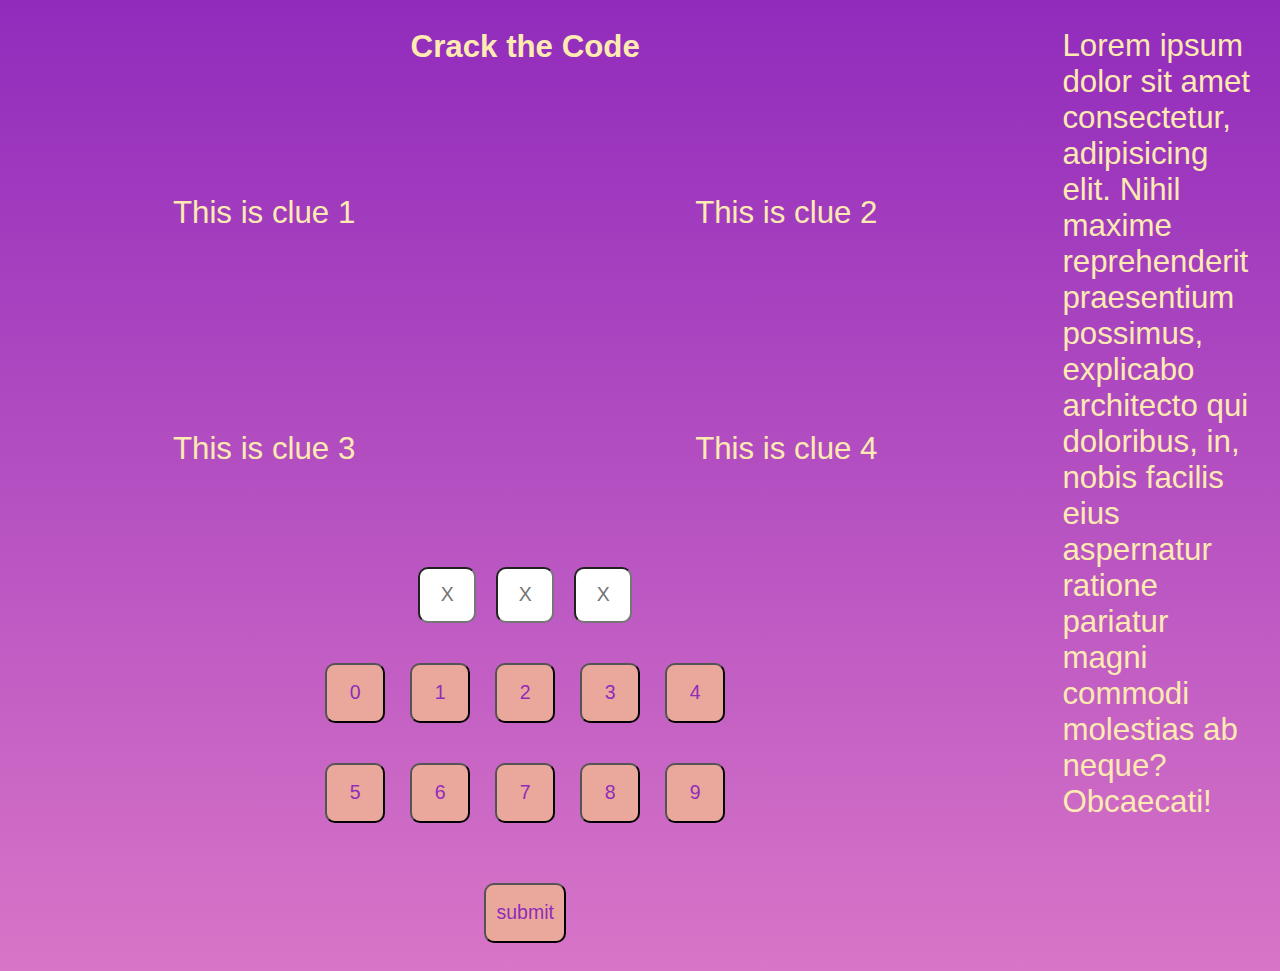
==== crackTC/index.html @ c5968458 "new crack the code layout" ====
<!DOCTYPE html>
<html lang="en">
<head>
    <meta charset="UTF-8">
    <meta name="viewport" content="width=device-width, initial-scale=1.0">
    <title>Crack the Code</title>
    <link rel="stylesheet" href="styles.css">
    <script src="script.js" defer></script>
</head>
<body>
    
    <h1 id="mobile">Crack the Code</h1>
    <aside id="instructions">Lorem ipsum dolor sit amet consectetur, adipisicing elit. Nihil maxime reprehenderit praesentium possimus, explicabo architecto qui doloribus, in, nobis facilis eius aspernatur ratione pariatur magni commodi molestias ab neque? Obcaecati!</aside>
    
    <div class="puzzle-container">
        <h1 id="big-screen">Crack the Code</h1>
        <div class="clues">
            <div id="clue1">This is clue 1</div>
            <div id="clue2">This is clue 2</div>
            <div id="clue3">This is clue 3</div>
            <div id="clue4">This is clue 4</div>
        </div>
        <div class="answer-inputs">
            <input id="answer-box1" type="text" placeholder="X">
            <input id="answer-box2" type="text" placeholder="X">
            <input id="answer-box3" type="text" placeholder="X">
        </div>
        <div class="answer-buttons">
            <button class="number-button button" onclick="getInput(0)">0</button> 
            <button class="number-button button" onclick="getInput(1)">1</button>
            <button class="number-button button" onclick="getInput(2)">2</button>
            <button class="number-button button" onclick="getInput(3)">3</button>
            <button class="number-button button" onclick="getInput(4)">4</button>
            <button class="number-button button" onclick="getInput(5)">5</button>
            <button class="number-button button" onclick="getInput(6)">6</button>
            <button class="number-button button" onclick="getInput(7)">7</button>
            <button class="number-button button" onclick="getInput(8)">8</button>
            <button class="number-button button" onclick="getInput(9)">9</button>
        </div>
        <div class="submit-button-row">
            <button id="submit-button" class="button" type="submit">submit</button>
        </div>
    </div>

    
</body>
</html>
---- crackTC/styles.css ----
*{
    font-size: 62.5%;
    font-family: Verdana, Geneva, Tahoma, sans-serif;
    color: #FFEBB2;
}

body{
    font-size: 5rem;
    background: linear-gradient( #912BBC, #D875C7);
    min-height: 100vh;
    /* background-color: #912BBC; */
}
h1{
    text-align: center;
    margin-bottom: 3rem;
}
#mobile{
    display: none;
}
body div{
    min-height: 3rem;
}
.puzzle-container{
    display: flex;
    flex-direction: column;
    font-size: 5rem;
}
.clues{
    display: grid;
    grid-template-columns: repeat(2, 1fr);
    grid-template-rows: repeat(2, 1fr);
    grid-column-gap: 1rem;
    grid-row-gap: 0;
    min-height: 20%;
    font-size: 5rem;
}

.clues div{
    margin: 0 auto;
    padding: 10rem 0;
}

.answer-inputs{
    display: flex;
    margin-left:  auto;
    margin-right:  auto;
    align-items: center;
    justify-content: center;
}    

.answer-inputs input{
    height: 5rem;
    width: 5rem;
    margin-left: 1rem;
    margin-right: 1rem;
    border-radius: 1rem;
    text-align: center;
    color: #912bbc;
}
.answer-buttons{
    display: grid;
    grid-template-columns: repeat(5, 1fr);
    grid-template-rows: repeat(2, 1fr);
    grid-column-gap: 11px;
    grid-row-gap: 0px;
    margin: 2rem 30%;
    justify-content: center;
} 
    
.button{
    height: 6rem;
    width: 6rem;
    margin: 2rem auto;
    border-radius: 1rem;
    background-color:#E9A89B ;
    color: #912bbc;
}
.submit-button-row{
    display: flex;
    justify-content: center;
    margin: 0 auto;
    
}

#submit-button{
    width: fit-content;
    padding: 1rem;
}

#instructions{
    margin: 2rem auto;
    padding-left: 2rem;
    padding-right: 2rem;
    width: 15%;
    float: right;
}

@media screen and (min-width:320px) and (max-width:1023px){
    *{
        font-size: 50%;
    }
    #mobile{
        display: block;
        margin-top: 2rem;
        font-size: 3rem;
    }
    #big-screen{
        display: none;
    }
    #instructions{
        width: 95%;
        float:none;
        margin: 0 auto;
        font-size: 2rem;
        
    }
    .clues{
        color: black;
    }
    
}
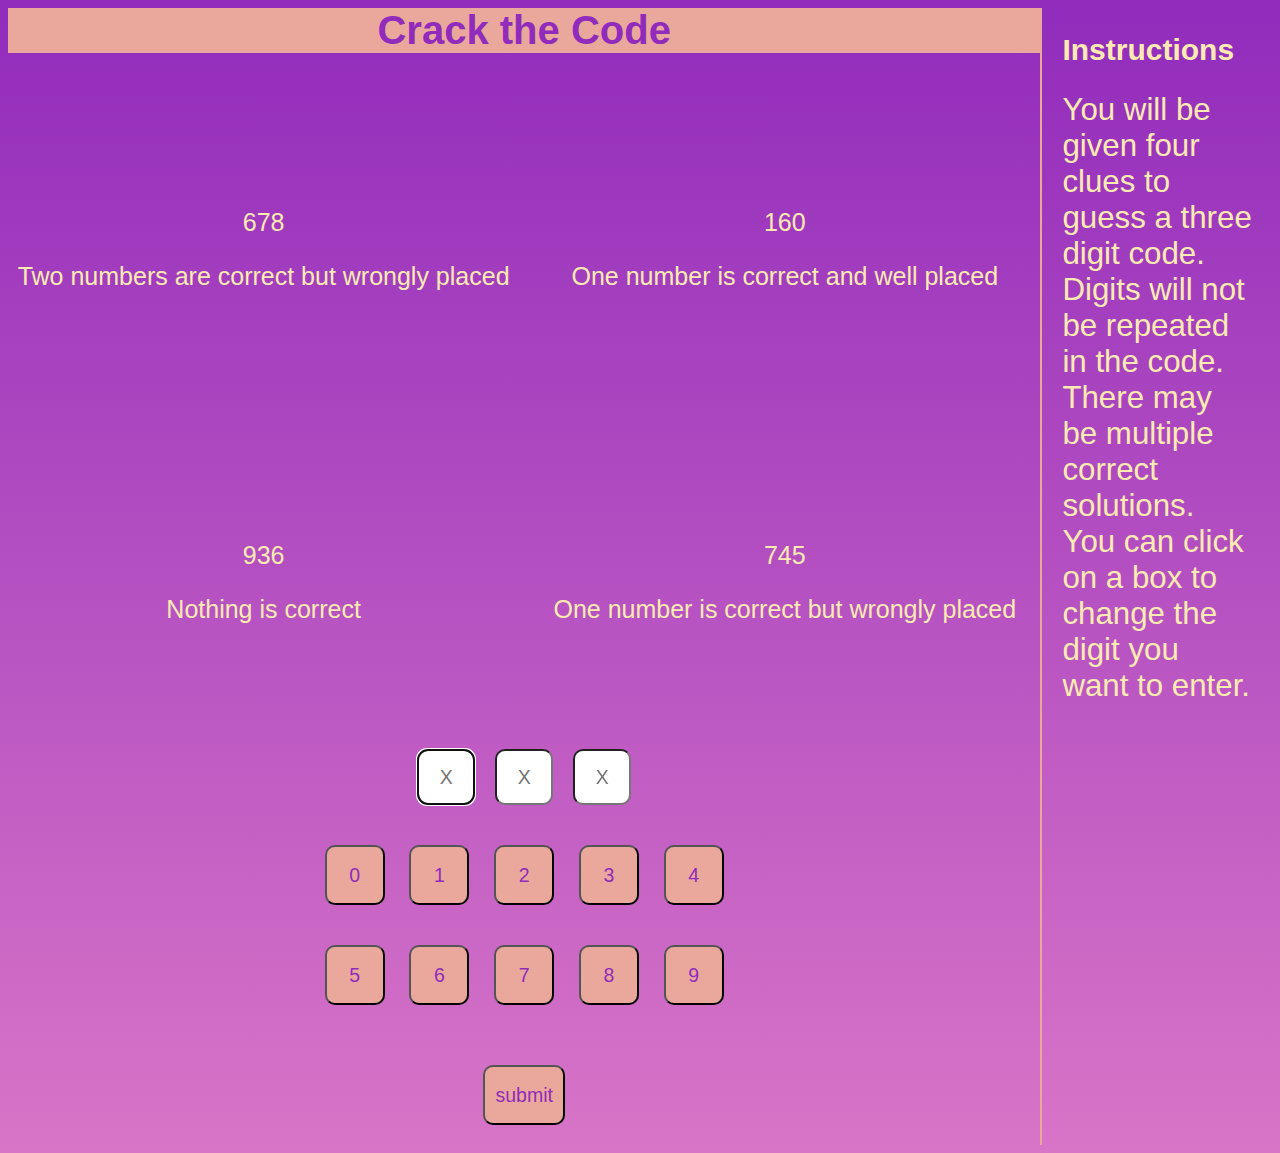
==== commit a29f8aa1: "clues generated and working" ====
--- a/crackTC/index.html
+++ b/crackTC/index.html
@@ -5,25 +5,39 @@
     <meta name="viewport" content="width=device-width, initial-scale=1.0">
     <title>Crack the Code</title>
     <link rel="stylesheet" href="styles.css">
-    <script src="script.js" defer></script>
+    <script src="clues-script.js" defer></script>
+    <script src="player-script.js" defer></script>
 </head>
 <body>
     
     <h1 id="mobile">Crack the Code</h1>
-    <aside id="instructions">Lorem ipsum dolor sit amet consectetur, adipisicing elit. Nihil maxime reprehenderit praesentium possimus, explicabo architecto qui doloribus, in, nobis facilis eius aspernatur ratione pariatur magni commodi molestias ab neque? Obcaecati!</aside>
+    <aside class="instructions" id="instructions" onclick="clickOut()">
+        <h2>Instructions</h2>
+
+        You will be given four clues to guess a three digit code.
+        Digits will not be repeated in the code.
+        There may be multiple correct solutions.
+        You can click on a box to change the digit you want to enter.
+    </aside>
     
-    <div class="puzzle-container">
+    <div class="puzzle-container" onclick="clickOut()">
         <h1 id="big-screen">Crack the Code</h1>
         <div class="clues">
-            <div id="clue1">This is clue 1</div>
-            <div id="clue2">This is clue 2</div>
-            <div id="clue3">This is clue 3</div>
-            <div id="clue4">This is clue 4</div>
+            <div id="clue1">
+                <p>000</p>
+                <p>One number is correct but wrongly placed</p>
+                </div>
+            <div id="clue2"><p>000</p>
+                <p>One number is correct and well placed</p></div>
+            <div id="clue3"><p>000</p>
+                <p>This is clue 3 </p></div>
+            <div id="clue4"><p>000</p>
+                <p>This is clue 4 </p></div>
         </div>
-        <div class="answer-inputs">
-            <input id="answer-box1" type="text" placeholder="X">
-            <input id="answer-box2" type="text" placeholder="X">
-            <input id="answer-box3" type="text" placeholder="X">
+        <div class="answer-inputs" id="answer-inputs">
+            <input class="answer-box" id="answer-box1" type="text" placeholder="X" onclick="setFocus(this, 1)" autofocus >
+            <input class="answer-box" id="answer-box2" type="text" placeholder="X" onclick="setFocus(this, 2)" >
+            <input class="answer-box" id="answer-box3" type="text" placeholder="X" onclick="setFocus(this, 3)" >
         </div>
         <div class="answer-buttons">
             <button class="number-button button" onclick="getInput(0)">0</button> 
@@ -38,7 +52,7 @@
             <button class="number-button button" onclick="getInput(9)">9</button>
         </div>
         <div class="submit-button-row">
-            <button id="submit-button" class="button" type="submit">submit</button>
+            <button id="submit-button" class="button" type="submit" onclick="submitAnswer()">submit</button>
         </div>
     </div>
 
--- a/crackTC/styles.css
+++ b/crackTC/styles.css
@@ -11,8 +11,13 @@
     /* background-color: #912BBC; */
 }
 h1{
+    font-size: 4rem;
     text-align: center;
+    margin-top: 0;
     margin-bottom: 3rem;
+    background-color: #E9A89B;
+    color:#912bbc;
+    
 }
 #mobile{
     display: none;
@@ -24,20 +29,24 @@
     display: flex;
     flex-direction: column;
     font-size: 5rem;
+    border-right: 2px solid #E9A89B;
+
 }
-.clues{
+.clues {
     display: grid;
     grid-template-columns: repeat(2, 1fr);
     grid-template-rows: repeat(2, 1fr);
     grid-column-gap: 1rem;
     grid-row-gap: 0;
     min-height: 20%;
-    font-size: 5rem;
+    font-size: 2.3rem;
 }
 
 .clues div{
     margin: 0 auto;
     padding: 10rem 0;
+    font-size: 4rem;
+    text-align: center;
 }
 
 .answer-inputs{
@@ -86,18 +95,25 @@
     width: fit-content;
     padding: 1rem;
 }
-
+h2{
+    font-size: 3rem;
+}
 #instructions{
-    margin: 2rem auto;
+    height: 100vh;
+    margin: 0 auto;
     padding-left: 2rem;
     padding-right: 2rem;
     width: 15%;
     float: right;
+    
 }
 
-@media screen and (min-width:320px) and (max-width:1023px){
+@media only screen and (min-width:320px) and (max-width:1023px){
     *{
         font-size: 50%;
+    }
+    body div{
+        max-height: 100vh;
     }
     #mobile{
         display: block;
@@ -107,8 +123,18 @@
     #big-screen{
         display: none;
     }
+    .puzzle-container{
+        border: none;
+    }
+    h2{
+        text-align: center;
+        font-size: 2rem;
+    }
     #instructions{
-        width: 95%;
+        height: auto;
+        border: 1px solid #E9A89B;
+        padding: 1rem ;
+        width: 90%;
         float:none;
         margin: 0 auto;
         font-size: 2rem;
@@ -117,5 +143,13 @@
     .clues{
         color: black;
     }
-    
+    .clues div{
+        padding: 5rem 1rem;
+    }
+}
+
+@media screen and (min-width:768px) and (max-width:1023px){
+    .clues div{
+        padding: 8rem 1rem;
+    }
 }